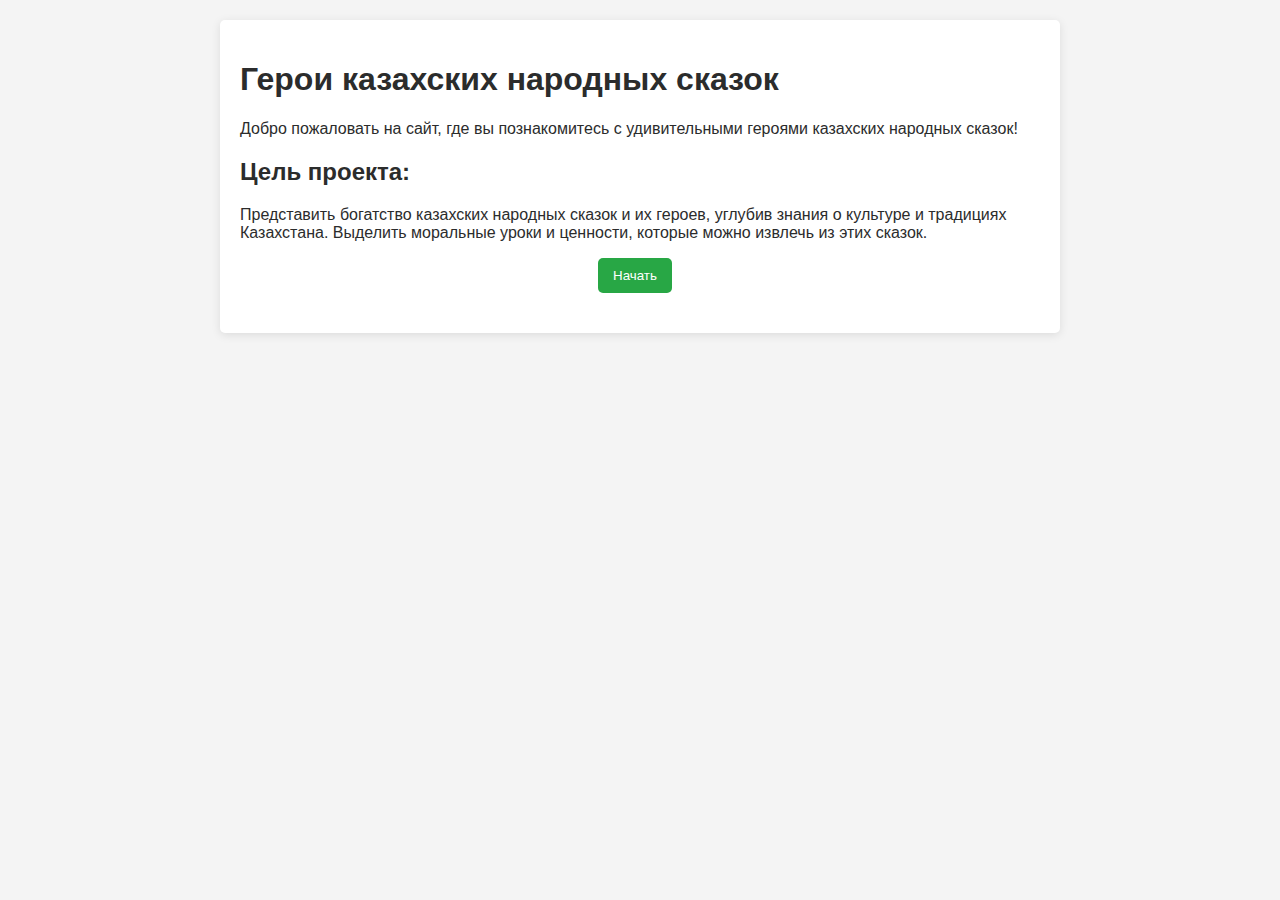
==== index.html @ 47aa4ff7 "Add files via upload" ====
<!DOCTYPE html>
<html lang="ru">
<head>
    <meta charset="UTF-8">
    <meta name="viewport" content="width=device-width, initial-scale=1.0">
    <link rel="stylesheet" href="style.css">
    <title>Волшебный мир казахских сказок</title>
</head>
<body>
    <div class="container">
        <h1>Герои казахских народных сказок</h1>
        <p>Добро пожаловать на сайт, где вы познакомитесь с удивительными героями казахских народных сказок!</p>
        <h2>Цель проекта:</h2>
        <p>Представить богатство казахских народных сказок и их героев, углубив знания о культуре и традициях Казахстана. Выделить моральные уроки и ценности, которые можно извлечь из этих сказок.</p>
        <div class="but">
            <button id="startBtn">Начать</button>
        </div>
    </div>

    <script src="/script.js"></script>
</body>
</html>
---- style.css ----
body {
    font-family: Arial, sans-serif;
    color: rgb(43, 44, 44);
    background-color: #f4f4f4;
    margin: 0;
    padding: 20px;
}

.but {
    display: flex;           
    justify-content: center; 
    margin-bottom: 20px;
}

.container {
    max-width: 800px;
    margin: 0 auto;
    padding: 20px;
    background: #fff;
    border-radius: 5px;
    box-shadow: 0 2px 10px rgba(0, 0, 0, 0.1);
}

.cards {
    display: grid;
    grid-template-columns: repeat(3, 1fr);
    gap: 20px;
    margin-bottom: 20px;
}

.card {
    border: 1px solid #ddd;
    border-radius: 5px;
    padding: 10px;
    text-align: center;
}

h2 {
    margin-top: 20px;
}

#gameArea {
    margin-top: 20px;
    padding: 20px;
    border: 1px solid #ddd;
    border-radius: 5px;
    background-color: #fafafa;
}

#questionContainer {
    margin-bottom: 20px;
}

button {
    margin-right: 10px;
    padding: 10px 15px;
    background-color: #28a745;
    color: white;
    border: none;
    border-radius: 5px;
    cursor: pointer;
}

button:hover {
    background-color: #218838;
}

label {
    display: block;
    margin: 5px 0;
}
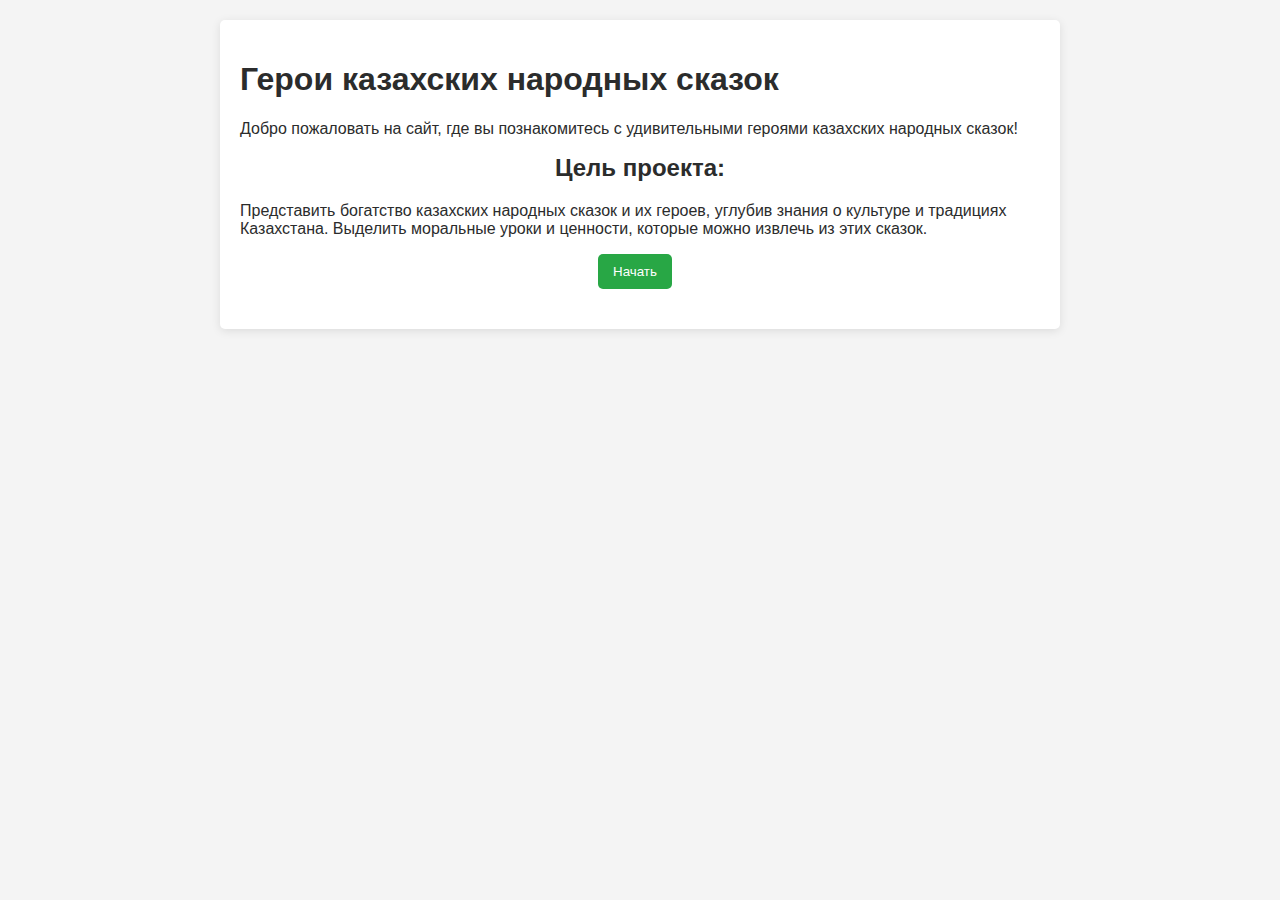
==== commit 8db7ab9d: "Add files via upload" ====
--- a/index.html
+++ b/index.html
@@ -12,11 +12,11 @@
         <p>Добро пожаловать на сайт, где вы познакомитесь с удивительными героями казахских народных сказок!</p>
         <h2>Цель проекта:</h2>
         <p>Представить богатство казахских народных сказок и их героев, углубив знания о культуре и традициях Казахстана. Выделить моральные уроки и ценности, которые можно извлечь из этих сказок.</p>
-        <div class="but">
+        <a href="heroes.html" class="but">
             <button id="startBtn">Начать</button>
-        </div>
+        </a>
     </div>
 
-    <script src="/script.js"></script>
+    <script src="script.js"></script>
 </body>
 </html>
--- a/style.css
+++ b/style.css
@@ -14,6 +14,7 @@
 
 .container {
     max-width: 800px;
+    min-width: 670px;
     margin: 0 auto;
     padding: 20px;
     background: #fff;
@@ -51,6 +52,10 @@
     margin-bottom: 20px;
 }
 
+a {
+    text-decoration: none;
+}
+
 button {
     margin-right: 10px;
     padding: 10px 15px;
@@ -69,3 +74,121 @@
     display: block;
     margin: 5px 0;
 }
+
+.puzzle-container {
+    display: grid;
+    grid-template-columns: repeat(3, 1fr);
+    gap: 2px;
+    margin: 20px 0;
+}
+
+#puzzleContainer {
+    display: grid;
+    grid-template-columns: repeat(3, 200px); /* 3 колонки, 200px ширина каждой */
+    gap: 0; /* убираем расстояние между ячейками */
+}
+
+.puzzle-piece {
+    border: 1px solid #ccc; /* Добавляем границу для подсветки */
+    box-sizing: border-box; /* Учитываем границы в размеры элемента */
+    background-size: 600px 600px; /* Устанавливаем размер фонового изображения */
+}
+
+.puzzle-piece:hover {
+    transform: scale(1.05);
+}
+
+#message {
+    margin-top: 15px;
+    font-weight: bold;
+}
+
+
+.container {
+    max-width: 800px;
+    margin: 0 auto;
+    padding: 20px;
+    background: #fff;
+    border-radius: 5px;
+    box-shadow: 0 2px 10px rgba(0, 0, 0, 0.1);
+}
+
+.cards {
+    display: grid;
+    grid-template-columns: repeat(3, 1fr);
+    gap: 10px;
+    margin-bottom: 20px;
+}
+
+.card {
+    border: 1px solid #ddd;
+    border-radius: 5px;
+    overflow: hidden;
+    position: relative; /* Для позиционирования изображения */
+}
+
+.card img {
+    width: 100%; /* Занимает всю ширину карточки */
+    height: auto; /* Высота подстраивается пропорционально */
+}
+
+h2 {
+    margin-top: 10px;
+    text-align: center; /* Центрируем заголовки в карточках */
+}
+
+#gameArea {
+    margin-top: 20px;
+    padding: 20px;
+    border: 1px solid #ddd;
+    border-radius: 5px;
+    background-color: #fafafa;
+}
+
+#questionContainer {
+    margin-bottom: 20px;
+}
+
+button {
+    margin-right: 10px;
+    padding: 10px 15px;
+    background-color: #28a745;
+    color: white;
+    border: none;
+    border-radius: 5px;
+    cursor: pointer;
+}
+
+button:hover {
+    background-color: #218838;
+}
+
+label {
+    display: block;
+    margin: 5px 0;
+}
+
+
+.book-catalog {
+    margin-top: 20px;
+    display: grid;
+    grid-template-columns: repeat(3, 1fr); /* 3 колонки для книг */
+    gap: 15px;
+}
+
+.book {
+    border: 1px solid #ddd;
+    border-radius: 5px;
+    padding: 10px;
+    background-color: #fff;
+    box-shadow: 0 2px 5px rgba(0, 0, 0, 0.1);
+}
+
+.book h3 {
+    margin: 0 0 10px;
+    text-align: center; /* Центрируем заголовок книги */
+}
+
+.book p {
+    margin: 0;
+}
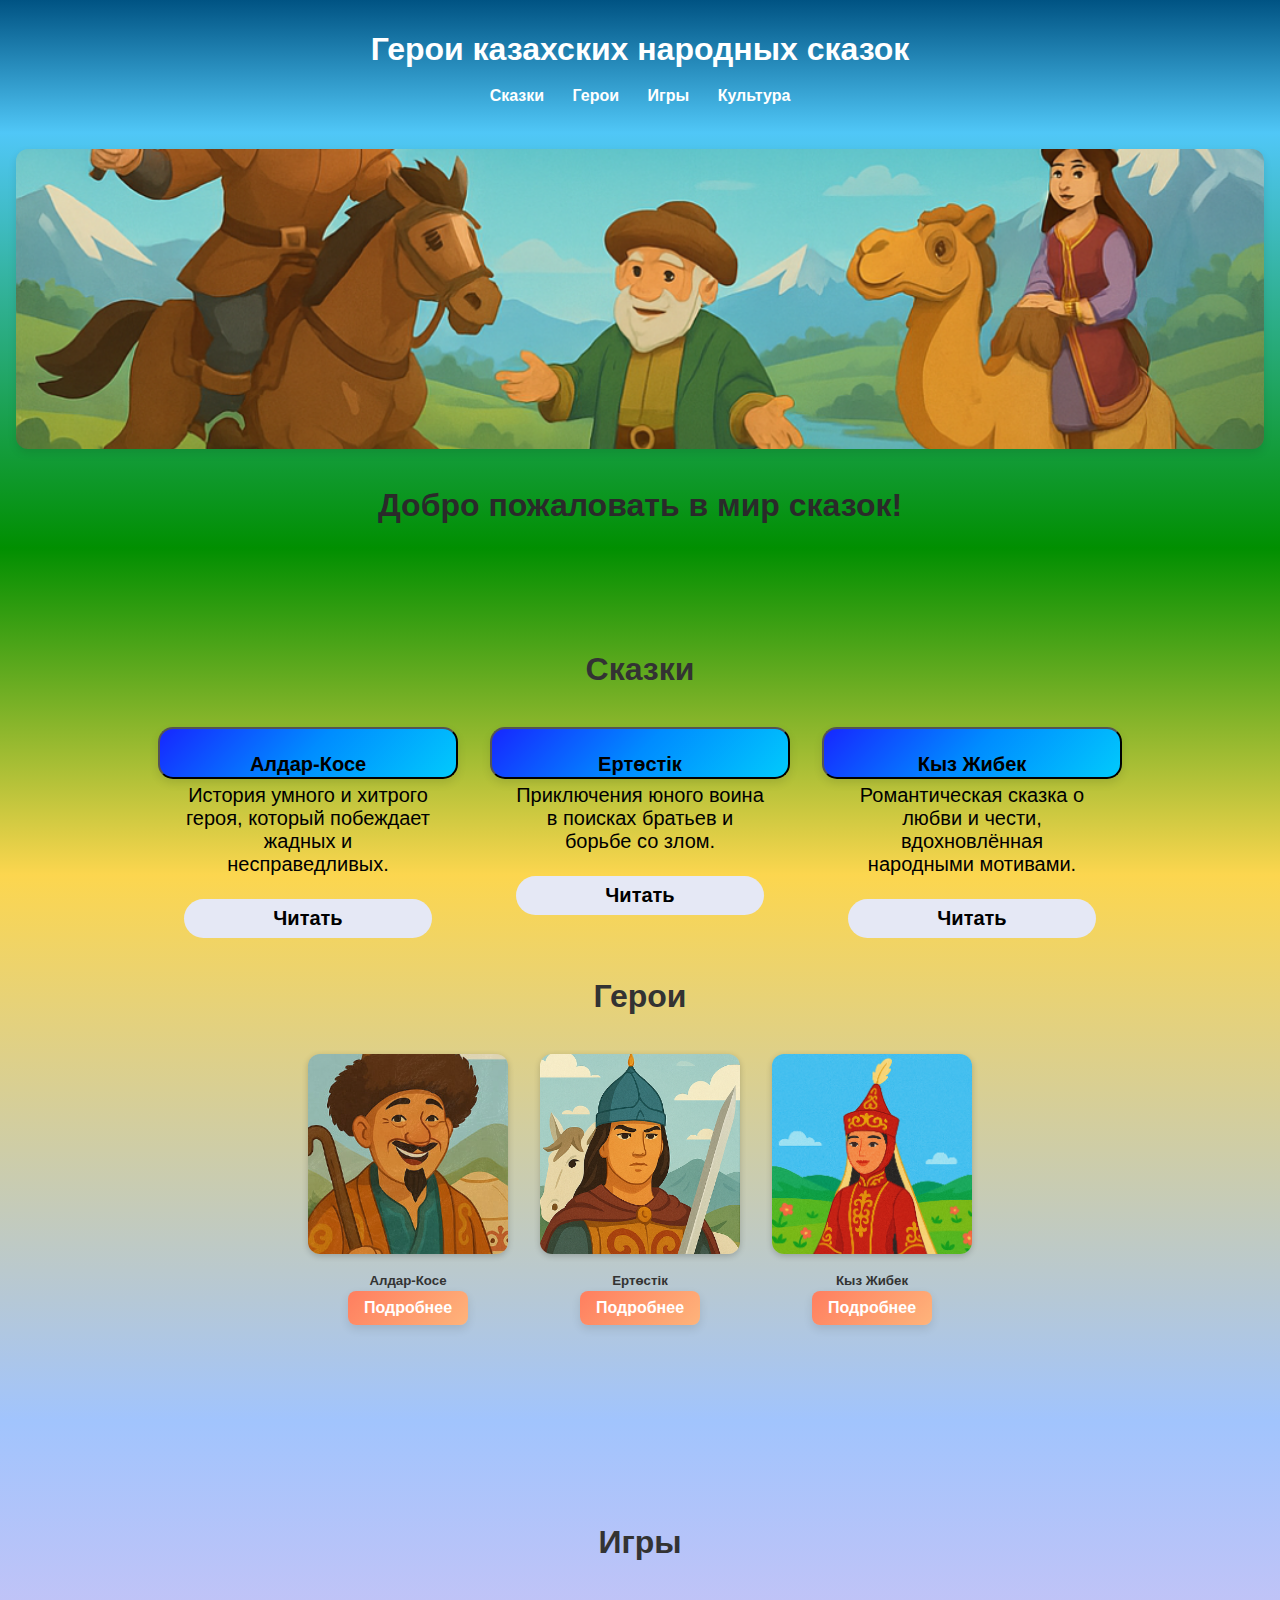
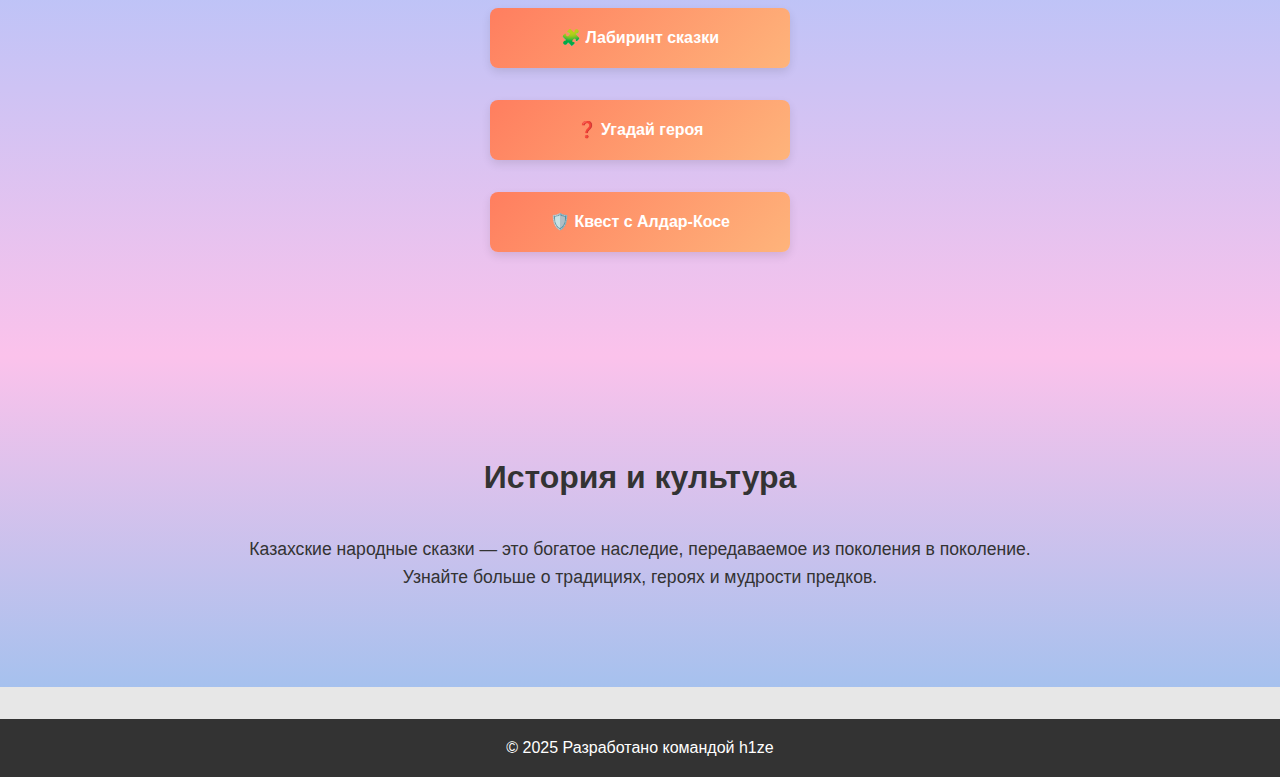
==== commit b8dbf01b: "Add files via upload" ====
--- a/index.html
+++ b/index.html
@@ -1,22 +1,372 @@
 <!DOCTYPE html>
 <html lang="ru">
+
 <head>
-    <meta charset="UTF-8">
-    <meta name="viewport" content="width=device-width, initial-scale=1.0">
-    <link rel="stylesheet" href="style.css">
-    <title>Волшебный мир казахских сказок</title>
+    <meta charset="UTF-8" />
+    <meta name="viewport" content="width=device-width, initial-scale=1.0" />
+    <title>Черновик</title>
+    <link href="style.css" rel="stylesheet" />
 </head>
+
 <body>
-    <div class="container">
+    <!-- Header -->
+    <header class="header">
         <h1>Герои казахских народных сказок</h1>
-        <p>Добро пожаловать на сайт, где вы познакомитесь с удивительными героями казахских народных сказок!</p>
-        <h2>Цель проекта:</h2>
-        <p>Представить богатство казахских народных сказок и их героев, углубив знания о культуре и традициях Казахстана. Выделить моральные уроки и ценности, которые можно извлечь из этих сказок.</p>
-        <a href="heroes.html" class="but">
-            <button id="startBtn">Начать</button>
-        </a>
-    </div>
+        <nav>
+            <a href="#tales">Сказки</a>
+            <a href="#heroes">Герои</a>
+            <a href="#games">Игры</a>
+            <a href="#culture">Культура</a>
+        </nav>
+    </header>
+
+    <!-- Hero Section -->
+    <section class="hero">
+        <img class="header-bg" src="/img/header.png" alt="">
+        <h2>Добро пожаловать в мир сказок!</h2>
+    </section>
+
+    <!-- Tales Section -->
+    <div id="tales-section">
+        <section id="tales" class="section">
+            <h3>Сказки</h3>
+            <div class="cards">
+                <button class="card">
+                    <h4>Алдар-Косе</h4>
+                    <p>
+                        История умного и хитрого героя, который побеждает жадных и
+                        несправедливых.
+                    </p>
+                    <br>
+                    <h4 class="chitat">Читать</h4>
+                </button>
+                <div class="modal">
+                    <div class="modal__window">
+                        <button class="modal__close-btn">X</button>
+                        <h4>Алдар-Косе</h4>
+                        <p>
+                            Жил в одном ауле безбородый хитрец Алдар-Косе. Глаза у него были острые, ноги быстрые, руки
+                            проворные, а ум ещё проворнее. Любил Алдар-Косе пошутить и посмеяться, особенно над глупцами и
+                            скрягами. Богатства у него не было, но хитростью он не раз добывал себе на обед жирного барана.
+
+                            Жатыр-бай был человеком жадным и глупым. Стада у него были большие: начнёт считать на рассвете,
+                            а закончит на закате. Пришёл к нему как-то Алдар-Косе и говорит:
+
+                            — Почтенный бай, есть у меня два рубля, а кошелька нет. Хожу, держу деньги в руке — рука устала.
+                            Хочу я от этих денег избавиться. Не поможешь ли ты мне?
+
+                            — Давай, давай, помогу! — обрадовался бай. — Скажи только, как?
+
+                            — Продай мне за два рубля какого-нибудь плохонького козлёнка, — говорит Алдар-Косе.
+
+                            Подумал, подумал бай: «Ну что ж, можно продать». Поймал в стаде хроменького козлёнка, тощего,
+                            чуть живого, которому всего-то два дня до смерти осталось, и подаёт Алдару Косе:
+
+                            — Вот бери, хоть и жалко дёшево отдавать. Хороший козлёнок. Давай два рубля!
+
+                            Алдар-Косе взял козлёнка, а деньги в кулаке держит:
+
+                            — Знаешь что, почтенный бай. Я передумал. Бери два рубля и козлёнка в придачу, а мне дай
+                            ягнёнка.
+
+                            «Что ж, не плохая мена, — подумал бай: — два рубля да ещё козлёнок в придачу!» — и пошёл ловить
+                            ягнёнка. Поймал самого маленького и подаёт Алдару-Косе:
+
+                            — Вот, бери. Хороший ягнёнок. Давай два рубля и козлёнка.
+
+                            Алдар-Косе взял ягнёнка, а деньги в кулаке держит и козлёнка из рук не выпускает:
+
+                            — Знаешь что, почтенный бай. Я передумал. Бери два рубля, козлёнка и ягнёнка в придачу, а мне
+                            дай козу.
+
+                            «Неплохая мена, — подумал бай: — два рубля да козлёнок, да ещё ягнёнок в придачу». И пошёл
+                            ловить козу. Поймал самую тощую и подаёт Алдару-Косе:
+
+                            — Вот, бери, хорошая коза. Давай два рубля, козлёнка и ягнёнка.
+
+                            — Постой, постой, почтенный бай! — говорит Алдар-Косе: — Я передумал. Бери два рубля, козлёнка,
+                            ягнёнка и козу в придачу, а мне дай только одного барана, но позволь мне самому его выбрать.
+
+                            «Вот эта мена выгодней всех других! — подумал обрадованный бай: — Два рубля, козлёнок, ягнёнок
+                            да ещё коза в придачу — и всё это за одного барана!» И говорит Алдару-Косе:
+
+                            — Что ж, выбирай!
+
+                            Выбрал Алдар-Косе себе самого большого, жирного барана, отдал баю два рубля, козлёнка, ягнёнка и
+                            козу в придачу, взвалил барана на плечи и пошёл, а бай Жатыр-бай посмеивался, потирая руки:
+
+                            — Ну и глупец же Алдар-Косе! Столько добра отдал за одного только барана!
+
+                            Так и не понял бай, кто из них в дураках остался.
+                    </div>
+                </div>
+                <button class="card" class="card2">
+                    <h4>Ертөстік</h4>
+                    <p>Приключения юного воина в поисках братьев и борьбе со злом.</p>
+                    <br>
+                    <h4 class="chitat">Читать</h4>
+                </button>
+                <div class="modal">
+                    <div class="modal__window">
+                        <button class="modal__close-btn">X</button>
+                        <h4>Ертөстік</h4>
+                        <p>
+                            Ер-Тостик, необычайно быстро росший мальчик, жил с родителями, Булатбаем и его женой, которые
+                            из-за нашествия девяти тысяч человекопоедающих лошадей и исчезновения девяти сыновей вели
+                            уединенный образ жизни, промышляя охотой. Однажды Ер-Тостик ослушался запрета родителей и
+                            отправился на той, где случайно услышал намек на своих братьев и табун.
+
+                            Вернувшись, он настоял на правде, и родители рассказали о прошлом: девяти сыновьях и ужасном
+                            табуне, из-за которого они бежали. Братья остались, и их судьба была неизвестна. Несмотря на
+                            запрет отца, Ер-Тостик собрал припасы и отправился на поиски.
+
+                            Встретив пастухов, он узнал о пире, где ожидали его братьев. Прибыв туда, Ер-Тостик увидел
+                            девять связанных лошадей и девять шуб. В юрте он нашел своих братьев, которые сначала отнеслись
+                            к нему с недоверием, кроме младшего. Чтобы испытать его, братья велели поймать строптивую
+                            кобылу. Ер-Тостик проявил мастерство, случайно обезглавив животное.
+
+                            За ужином он рассказал свою историю, назвавшись сыном Булатбая, некогда владевшего девятью
+                            тысячами лошадей и девятью сыновьями, но разорившегося и потерявшего связь с оставшимися детьми.
+                            Братья признали его, и Ер-Тостик предложил отправиться к родителям.
+
+                            Он поехал вперед на восьминогом рыжем жеребце, играя на сыбызгы, а братья погнали скот. Прибыв
+                            на неделю раньше, Ер-Тостик помог родителям восстановить хозяйство. Вскоре у Булатбая родилась
+                            еще одна дочь, и десять сыновей захотели жениться.
+
+                            Отправившись на поиски десяти сестер-невест, Булатбай потерпел неудачу. Во второй поездке он
+                            встретил старуху, которая, напоив его, временно умертвила, а затем оживила и рассказала о хане с
+                            десятью дочерьми. Булатбай посватался, взяв с собой девять сыновей, оставив Ер-Тостика дома.
+
+                            Невесты взяли с собой ценные дары. По пути старуха предостерегла младшую невесту, Кенжекей, от
+                            остановки у дерева Байтерек. Булатбай ослушался, и из увиденного им легкого появилась
+                            старуха-ведьма, схватившая его. В обмен на жизнь она потребовала Ер-Тостика и забрала его
+                            кольцо-амулет.
+
+                            Кенжекей, заметив отсутствие амулета, догадалась об обмане и отправила Ер-Тостика на Шал-гуйруке
+                            в белой кольчуге, предупредив о дереве и старухе. В пути конь рассказал о ведьме и амулете.
+                            Ер-Тостик хитростью забрал амулет, но старуха ранила коня.
+
+                            Шал-гуйрук упал под землю, где Ер-Тостика встретили восемьдесят старух. Он не испугался их змей,
+                            поразив старух смелостью. Они рассказали о хане с золотой косой, которую нужно было добыть для
+                            возвращения на землю.
+
+                            В пути Ер-Тостик встретил трех богатырей: поднимавшего горы, выпивавшего озеро и
+                            предсказывавшего судьбу. Вместе они прибыли к хану и потребовали его дочь. Хан заточил их в
+                            железный дом и поджег, но богатырь с водой потушил огонь. В другом испытании силач удержал
+                            обрушившуюся гору. Затем они достали со дна колодца котел.
+
+                            В конце концов, хан согласился отдать дочь и проводил их. На прощание Ер-Тостик обезглавил хана,
+                            отдал его дочь товарищам, а голову повез старухам, которые направили его к Каабе.
+                        </p>
+                    </div>
+                </div>
+                <button class="card" class="card3">
+                    <h4>Кыз Жибек</h4>
+                    <p>
+                        Романтическая сказка о любви и чести, вдохновлённая народными
+                        мотивами.
+                    </p>
+                    <br>
+                    <h4 class="chitat">Читать</h4>
+                </button>
+                <div class="modal">
+                    <div class="modal__window">
+                        <button class="modal__close-btn">X</button>
+                        <h4>Кыз Жибек</h4>
+                        <p>
+                            У богатого бая Базарбая умерли девять сыновей от холеры. В старости младшая жена родила ему
+                            Тулегена, а спустя девять лет – Сансызбая. Базарбай не спешил женить сыновей, считая, что они
+                            сами найдут себе невест.
+
+                            В шестнадцать лет Тулеген услышал от купца о шести родах шекты у реки Ак-Жайык, где можно найти
+                            прекрасную невесту. Долгая дорога в сто дней с сорокадневной безводной пустыней запала ему в
+                            душу. Четыре года спустя Тулеген собрался в путь. Он выбрал серого иноходца, заказал роскошное
+                            седло и сбрую, собрал дружину из восьмидесяти человек, пятнадцать проводников и навьючил сорок
+                            верблюдов припасами и золотом.
+
+                            Мать умоляла его вернуться, опасаясь за старика-отца и младшего брата, но Тулеген был
+                            непреклонен, ссылаясь на то, что родители не искали ему невесту. Мать благословила его в дорогу,
+                            поручив богам и мифическим покровителям. Тулеген, несмотря на разрешение взять сорок коней,
+                            выбрал двести пятьдесят иноходцев, желая показать свое богатство.
+
+                            Он отправил гонцов к шектинцам с предложением дарить коня за каждую показанную красивую девушку.
+                            Увидев двести десять девушек и раздав коней, его дружинники забеспокоились и решили сами найти
+                            ему достойную невесту.
+
+                            Шектами правил хан Сарлыбай, у которого было шесть сыновей и младшая дочь, красавица Жибек.
+                            Визирь хана, мудрый акын Каршыга, прослышав о Тулегене, поехал встретиться с ним, надеясь, что
+                            тот понравится Жибек. Каршыга представился и предложил Тулегену поехать с ним, обещая найти ему
+                            прекрасную невесту – дочь хана Жибек.
+
+                            Соблазненный предложением, Тулеген оставил большую часть своей дружины и с пятью спутниками
+                            отправился с Каршыгой на Ак-Жайык. После восьми дней пути они достигли реки. Каршыга сказал, что
+                            шектинцы кочуют на летовки и он покажет Жибек в пути. Оставив спутников, они поехали вперед и
+                            встретили кочевье, во главе которого ехала девушка необычайной красоты в золотом платье. Тулеген
+                            подумал, что это Жибек, но Каршыга его поправил. Встретив еще одно кочевье, Тулеген увидел
+                            девушку, сияющую как звезда.
+                        </p>
+                    </div>
+                </div>
+            </div>
+        </section>
+    </div>
+
+    <!-- Heroes Section -->
+    <div id="heroes-section">
+        <section id="heroes" class="section">
+            <h3>Герои</h3>
+            <div class="hero-gallery">
+                <div class="hero-card">
+                    <img src="/img/aldar.png" alt="Алдар-Косе" />
+                    <h5>Алдар-Косе</h5>
+                    <button class="hero-details-btn">Подробнее</button>
+                    <div class="modal">
+                        <div class="modal__window">
+                            <button class="modal__close-btn">X</button>
+                            <img src="/img/aldar.png" alt="Алдар-Косе" />
+                            <h4>Алдар-Косе</h4>
+                            <p>
+                                Алдар-Косе — хитрый и находчивый герой, который всегда побеждает несправедливость и жадность.
+                            </p>
+                        </div>
+                    </div>
+                </div>
+                <div class="hero-card">
+                    <img src="/img/yertostik.png" alt="Ертөстік" />
+                    <h5>Ертөстік</h5>
+                    <button class="hero-details-btn">Подробнее</button>
+                    <div class="modal">
+                        <div class="modal__window">
+                            <button class="modal__close-btn">X</button>
+                            <img src="/img/yertostik.png" alt="Ертөстік" />
+                            <h4>Ертөстік</h4>
+                            <p>
+                                Ертөстік — юный воин, отправившийся в опасное путешествие, чтобы найти своих братьев и победить зло.
+                            </p>
+                        </div>
+                    </div>
+                </div>
+                <div class="hero-card">
+                    <img src="/img/kiz.png" alt="Кыз Жибек" />
+                    <h5>Кыз Жибек</h5>
+                    <button class="hero-details-btn">Подробнее</button>
+                    <div class="modal">
+                        <div class="modal__window">
+                            <button class="modal__close-btn">X</button>
+                            <img src="/img/kiz.png" alt="Кыз Жибек" />
+                            <h4>Кыз Жибек</h4>
+                            <p>
+                                Кыз Жибек — символ красоты и чести, героиня романтической истории о любви и преданности.
+                            </p>
+                        </div>
+                    </div>
+                </div>
+            </div>
+        </section>
+    </div>
+
+    <!-- Games Section -->
+    <div id="games-section">
+        <section id="games" class="section">
+            <h3>Игры</h3>
+            <div class="game-buttons">
+                <button class="game-btn" id="maze-game-btn">🧩 Лабиринт сказки</button>
+                <button class="game-btn" id="guess-game-btn">❓ Угадай героя</button>
+                <button class="game-btn" id="quest-game-btn">🛡️ Квест с Алдар-Косе</button>
+            </div>
+        </section>
+    </div>
+
+    <div class="modal" id="maze-game-modal">
+        <div class="modal__window">
+            <button class="modal__close-btn">X</button>
+            <h4>Помоги Ертостыку добраться до цели</h4>
+            <div id="maze-container">
+                <canvas id="mazeCanvas" width="600" height="600"></canvas> <!-- Увеличен размер холста -->
+                <div class="controls">
+                    <button id="up-btn">Вверх</button>
+                    <button id="left-btn">Влево</button>
+                    <button id="down-btn">Вниз</button>
+                    <button id="right-btn">Вправо</button>
+                </div>
+                <p id="maze-message"></p>
+            </div>
+        </div>
+    </div>
+
+    <div class="modal" id="guess-game-modal">
+        <div class="modal__window">
+            <button class="modal__close-btn">X</button>
+            <h4>Угадай героя</h4>
+            <div id="guess-container">
+                <form id="guess-form">
+                    <div class="question">
+                        <p>1️⃣ Кто из героев известен своей хитростью? 🧠</p>
+                        <label><input type="radio" name="q1" value="Алдар-Косе"> Алдар-Косе</label><br>
+                        <label><input type="radio" name="q1" value="Ертөстік"> Ертөстік</label><br>
+                        <label><input type="radio" name="q1" value="Кыз Жибек"> Кыз Жибек</label>
+                    </div>
+                    <div class="question">
+                        <p>2️⃣ Кто отправился в опасное путешествие? 🗺️</p>
+                        <label><input type="radio" name="q2" value="Алдар-Косе"> Алдар-Косе</label><br>
+                        <label><input type="radio" name="q2" value="Ертөстік"> Ертөстік</label><br>
+                        <label><input type="radio" name="q2" value="Кыз Жибек"> Кыз Жибек</label>
+                    </div>
+                    <div class="question">
+                        <p>3️⃣ Кто является символом красоты и чести? 💎</p>
+                        <label><input type="radio" name="q3" value="Алдар-Косе"> Алдар-Косе</label><br>
+                        <label><input type="radio" name="q3" value="Ертөстік"> Ертөстік</label><br>
+                        <label><input type="radio" name="q3" value="Кыз Жибек"> Кыз Жибек</label>
+                    </div>
+                    <div class="question">
+                        <p>4️⃣ Кто побеждает несправедливость и жадность? ⚖️</p>
+                        <label><input type="radio" name="q4" value="Алдар-Косе"> Алдар-Косе</label><br>
+                        <label><input type="radio" name="q4" value="Ертөстік"> Ертөстік</label><br>
+                        <label><input type="radio" name="q4" value="Кыз Жибек"> Кыз Жибек</label>
+                    </div>
+                    <div class="question">
+                        <p>5️⃣ Кто отправился на поиски братьев? 🤝</p>
+                        <label><input type="radio" name="q5" value="Алдар-Косе"> Алдар-Косе</label><br>
+                        <label><input type="radio" name="q5" value="Ертөстік"> Ертөстік</label><br>
+                        <label><input type="radio" name="q5" value="Кыз Жибек"> Кыз Жибек</label>
+                    </div>
+                    <button type="button" id="check-answers-btn">Проверить ответы</button>
+                </form>
+                <p id="guess-result"></p>
+            </div>
+        </div>
+    </div>
+
+    <div class="modal" id="quest-game-modal">
+        <div class="modal__window">
+            <button class="modal__close-btn">X</button>
+            <h4>Квест с Алдар-Косе</h4>
+            <div id="quest-container">
+                <div id="quest-scene">
+                    <!-- Сцены будут динамически обновляться -->
+                </div>
+                <p id="quest-message"></p>
+            </div>
+        </div>
+    </div>
+
+    <!-- Culture Section -->
+    <div id="culture-section">
+        <section id="culture" class="section">
+            <h3>История и культура</h3>
+            <p>
+                Казахские народные сказки — это богатое наследие, передаваемое из
+                поколения в поколение. Узнайте больше о традициях, героях и мудрости
+                предков.
+            </p>
+        </section>
+    </div>
+
+    <footer class="footer">
+        <p>&copy; 2025 Разработано командой h1ze</p>
+    </footer>
 
     <script src="script.js"></script>
 </body>
-</html>
+
+</html>--- a/style.css
+++ b/style.css
@@ -1,194 +1,540 @@
+/* === Общие стили === */
+* {
+    margin: 0;
+    padding: 0;
+    box-sizing: border-box;
+}
+
 body {
-    font-family: Arial, sans-serif;
-    color: rgb(43, 44, 44);
-    background-color: #f4f4f4;
-    margin: 0;
-    padding: 20px;
-}
-
-.but {
-    display: flex;           
-    justify-content: center; 
-    margin-bottom: 20px;
-}
-
-.container {
-    max-width: 800px;
-    min-width: 670px;
+    font-family: 'Segoe UI', Tahoma, Geneva, Verdana, sans-serif;
+    background-color: #e7e7e7;
+    color: #333;
+    line-height: 1.6;
+}
+
+/* === Шапка сайта === */
+.header {
+    background: linear-gradient(to bottom, #005383, #50c7f7);
+    color: #fff;
+    padding: 1.5rem 1rem;
+    text-align: center;
+    box-shadow: 0 4px 10px rgba(0, 0, 0, 0.15);
+}
+
+.header h1 {
+    font-size: 2rem;
+    margin-bottom: 0.5rem;
+}
+
+.header nav a {
+    color: #fff;
+    text-decoration: none;
+    margin: 0 0.75rem;
+    font-weight: bold;
+    transition: color 0.3s;
+}
+
+.header nav a:hover {
+    color: #1b1b1b;
+}
+
+/* === Hero-секция === */
+.hero {
+    position: relative;
+    text-align: center;
+    padding: 1rem 1rem;
+    background: linear-gradient(to bottom, #50c7f7, #018f01); /* Голубой к зеленому */
+}
+
+.hero img.header-bg {
+    width: 100%;
+    height: auto;
+    max-height: 300px;
+    object-fit: cover;
+    border-radius: 12px;
+    box-shadow: 0 4px 8px rgba(0, 0, 0, 0.1);
+}
+
+.hero h2 {
+    margin-top: 1.5rem;
+    font-size: 2rem;
+    color: #2a2a2a;
+}
+
+/* === Общие секции === */
+.section {
+    padding: 3rem 1rem;
+    max-width: 1200px;
     margin: 0 auto;
-    padding: 20px;
-    background: #fff;
-    border-radius: 5px;
-    box-shadow: 0 2px 10px rgba(0, 0, 0, 0.1);
-}
-
+}
+
+.section h3 {
+    text-align: center;
+    font-size: 2rem;
+    margin-bottom: 2rem;
+    color: #333;
+}
+
+/* === Карточки сказок === */
 .cards {
+    display: flex;
+    flex-wrap: wrap;
+    gap: 2rem;
+    justify-content: center;
+}
+
+.card {
+    background: linear-gradient(135deg, #1727ff, #008cff, #01cafc); /* Градиент из трёх цветов */
+    border-radius: 15px;
+    box-shadow: 0 4px 10px rgba(0, 0, 0, 0.1);
+    padding: 1.5rem;
+    max-width: 300px;
+    flex: 1 1 250px;
+    transition: transform 0.3s;
+}
+
+.card:hover {
+    transform: translateY(-5px);
+}
+
+.card h4 {
+    margin-bottom: 0.5rem;
+    color: #000000;
+}
+
+.chitat {
+    background-color: #e5e8f5;
+    color: #fff;
+    padding: 0.5rem 1rem;
+    border-radius: 50px;
+    text-decoration: none;
+    font-weight: bold;
+    transition: background-color 0.3s;
+}
+
+/* === Галерея героев === */
+.hero-gallery {
+    display: flex;
+    flex-wrap: wrap;
+    gap: 2rem;
+    justify-content: center;
+}
+
+.hero-card {
+    text-align: center;
+    max-width: 200px;
+    flex: 1 1 150px;
+}
+
+.hero-card img {
+    width: 100%;
+    height: 200px;
+    object-fit: cover;
+    border-radius: 12px;
+    margin-bottom: 0.5rem;
+    box-shadow: 0 2px 6px rgba(0, 0, 0, 0.2);
+}
+
+/* === Игры === */
+.game-list {
+    list-style: none;
+    padding-left: 0;
+    text-align: center;
     display: grid;
-    grid-template-columns: repeat(3, 1fr);
-    gap: 20px;
-    margin-bottom: 20px;
-}
-
-.card {
-    border: 1px solid #ddd;
-    border-radius: 5px;
-    padding: 10px;
-    text-align: center;
-}
-
-h2 {
-    margin-top: 20px;
-}
-
-#gameArea {
-    margin-top: 20px;
-    padding: 20px;
-    border: 1px solid #ddd;
-    border-radius: 5px;
-    background-color: #fafafa;
-}
-
-#questionContainer {
-    margin-bottom: 20px;
-}
-
-a {
-    text-decoration: none;
-}
-
-button {
-    margin-right: 10px;
-    padding: 10px 15px;
-    background-color: #28a745;
-    color: white;
-    border: none;
-    border-radius: 5px;
-    cursor: pointer;
-}
-
-button:hover {
-    background-color: #218838;
-}
-
-label {
-    display: block;
-    margin: 5px 0;
-}
-
-.puzzle-container {
-    display: grid;
-    grid-template-columns: repeat(3, 1fr);
-    gap: 2px;
-    margin: 20px 0;
-}
-
-#puzzleContainer {
-    display: grid;
-    grid-template-columns: repeat(3, 200px); /* 3 колонки, 200px ширина каждой */
-    gap: 0; /* убираем расстояние между ячейками */
-}
-
-.puzzle-piece {
-    border: 1px solid #ccc; /* Добавляем границу для подсветки */
-    box-sizing: border-box; /* Учитываем границы в размеры элемента */
-    background-size: 600px 600px; /* Устанавливаем размер фонового изображения */
-}
-
-.puzzle-piece:hover {
-    transform: scale(1.05);
-}
-
-#message {
-    margin-top: 15px;
-    font-weight: bold;
-}
-
-
-.container {
+    grid-template-columns: repeat(auto-fit, minmax(180px, 1fr));
+    gap: 1rem;
+}
+
+.game-list li {
+    background-color: #f4a261;
+    color: #fff;
+    padding: 1rem;
+    border-radius: 8px;
+    font-weight: bold;
+    transition: background-color 0.3s;
+}
+
+.game-list li:hover {
+    background-color: #e76f51;
+}
+
+/* === Культура === */
+#culture p {
     max-width: 800px;
     margin: 0 auto;
-    padding: 20px;
-    background: #fff;
-    border-radius: 5px;
-    box-shadow: 0 2px 10px rgba(0, 0, 0, 0.1);
-}
-
-.cards {
-    display: grid;
-    grid-template-columns: repeat(3, 1fr);
-    gap: 10px;
-    margin-bottom: 20px;
-}
+    text-align: center;
+    font-size: 1.1rem;
+}
+
+/* === Контактная форма === */
+.contact-form {
+    display: flex;
+    flex-direction: column;
+    max-width: 500px;
+    margin: 0 auto;
+    gap: 1rem;
+}
+
+.contact-form input,
+.contact-form textarea {
+    padding: 0.75rem;
+    border-radius: 8px;
+    border: 1px solid #ccc;
+    font-size: 1rem;
+    width: 100%;
+}
+
+.contact-form button {
+    background-color: #2a9d8f;
+    color: #fff;
+    padding: 0.75rem;
+    border: none;
+    border-radius: 8px;
+    font-size: 1rem;
+    cursor: pointer;
+    transition: background-color 0.3s;
+}
+
+.contact-form button:hover {
+    background-color: #21867a;
+}
+
+/* === Подвал === */
+.footer {
+    background-color: #333;
+    color: #fff;
+    text-align: center;
+    padding: 1rem;
+    margin-top: 2rem;
+}
+
+/* === Адаптивность === */
+@media (max-width: 768px) {
+    .cards,
+    .hero-gallery {
+        flex-direction: column;
+        align-items: center;
+    }
+
+    .header nav {
+        display: flex;
+        flex-wrap: wrap;
+        justify-content: center;
+    }
+
+    .header nav a {
+        margin: 0.5rem;
+    }
+
+    .hero h2 {
+        font-size: 1.5rem;
+    }
+
+    .section h3 {
+        font-size: 1.6rem;
+    }
+}
+
+/* === модалка === */
 
 .card {
-    border: 1px solid #ddd;
-    border-radius: 5px;
+    width: 300px;
+    height: 50px;
+    font-size: 20px;
+    cursor: pointer;
+}
+
+.modal {
+    position: fixed;
+    inset: 0;
+    z-index: 2;
+    display: none;
+    align-items: center;
+    justify-content: center;
+    background-color: #000000c1;
+    opacity: 0;
+    transition: all 0.3s;
+    transform: scale(0.8);
+}
+
+.modal--open {
+    display: flex;
+    opacity: 1;
+    transform: scale(1);
+}
+
+.modal__window {
+    position: relative;
+    width: 90vw; /* Увеличено до 90% ширины экрана */
+    min-height: 40vh;
+    padding: 50px 20px 20px 20px;
+    background-color: #fff;
+    border-radius: 12px;
+    overflow-y: auto; /* Добавлено для прокрутки */
+    max-height: 90vh; /* Ограничение высоты для прокрутки */
+    background: linear-gradient(to bottom, #a2f9fc, #a3ff7f);
+}
+
+.modal__close-btn {
+    position: absolute;
+    top: 5px;
+    right: 10px;
+    width: 30px;
+    height: 30px;
+    font-size: 20px;
+    font-weight: 700;
+    background: none;
+    border: none;
+    cursor: pointer;
+}
+
+body.modal-open {
     overflow: hidden;
-    position: relative; /* Для позиционирования изображения */
-}
-
-.card img {
-    width: 100%; /* Занимает всю ширину карточки */
-    height: auto; /* Высота подстраивается пропорционально */
-}
-
-h2 {
-    margin-top: 10px;
-    text-align: center; /* Центрируем заголовки в карточках */
-}
-
-#gameArea {
-    margin-top: 20px;
-    padding: 20px;
-    border: 1px solid #ddd;
-    border-radius: 5px;
-    background-color: #fafafa;
-}
-
-#questionContainer {
-    margin-bottom: 20px;
-}
-
-button {
-    margin-right: 10px;
-    padding: 10px 15px;
-    background-color: #28a745;
-    color: white;
-    border: none;
-    border-radius: 5px;
-    cursor: pointer;
-}
-
-button:hover {
-    background-color: #218838;
-}
-
-label {
-    display: block;
-    margin: 5px 0;
-}
-
-
-.book-catalog {
-    margin-top: 20px;
-    display: grid;
-    grid-template-columns: repeat(3, 1fr); /* 3 колонки для книг */
-    gap: 15px;
-}
-
-.book {
-    border: 1px solid #ddd;
-    border-radius: 5px;
-    padding: 10px;
+}
+
+.modal__window--full {
+    width: 100vw; /* Ширина окна равна ширине экрана */
+    height: auto;
+    max-width: none;
+    padding: 2rem;
     background-color: #fff;
-    box-shadow: 0 2px 5px rgba(0, 0, 0, 0.1);
-}
-
-.book h3 {
-    margin: 0 0 10px;
-    text-align: center; /* Центрируем заголовок книги */
-}
-
-.book p {
-    margin: 0;
-}
+    border-radius: 0;
+    display: flex;
+    flex-direction: column;
+    align-items: center;
+    justify-content: center;
+    overflow-x: hidden; /* Убирает горизонтальную прокрутку */
+}
+
+/* === Разделители === */
+.section-divider {
+    height: 2px;
+    background-color: #ccc;
+    margin: 2rem 0;
+    width: 80%;
+    margin-left: auto;
+    margin-right: auto;
+    border-radius: 1px;
+}
+
+/* === Стили для отдельных фонов каждой секции === */
+#tales-section {
+    background: linear-gradient(to bottom, #018f01, #fcd64f);
+    padding: 3rem 1rem;
+}
+
+#heroes-section {
+    background: linear-gradient(to bottom, #fcd64f, #a1c4fd);
+    padding: 3rem 1rem;
+}
+
+#games-section {
+    background: linear-gradient(to bottom, #a1c4fd, #fbc2eb);
+    padding: 3rem 1rem;
+}
+
+#culture-section {
+    background: linear-gradient(to bottom, #fbc2eb, #a6c1ee);
+    padding: 3rem 1rem;
+}
+
+.game-btn {
+    background: linear-gradient(135deg, #ff7e5f, #feb47b); /* Градиент для кнопки */
+    color: #fff;
+    padding: 0.75rem 1.5rem;
+    border: none;
+    border-radius: 8px;
+    font-size: 1rem;
+    font-weight: bold;
+    cursor: pointer;
+    transition: background 0.3s, transform 0.2s;
+    box-shadow: 0 4px 10px rgba(0, 0, 0, 0.1);
+    margin: 0.5rem 0;
+    display: inline-block;
+    text-align: center;
+    width: 300px; /* Увеличенная ширина кнопок */
+}
+
+.game-btn:hover {
+    background: linear-gradient(135deg, #feb47b, #ff7e5f); /* Обратный градиент при наведении */
+    transform: scale(1.05); /* Лёгкое увеличение */
+    box-shadow: 0 6px 15px rgba(0, 0, 0, 0.2);
+}
+
+.hero-details-btn {
+    background: linear-gradient(135deg, #ff7e5f, #feb47b); /* Градиент для кнопки */
+    color: #fff;
+    padding: 0.5rem 1rem;
+    border: none;
+    border-radius: 8px;
+    font-size: 1rem;
+    font-weight: bold;
+    cursor: pointer;
+    transition: background 0.3s, transform 0.2s;
+    box-shadow: 0 4px 10px rgba(0, 0, 0, 0.1);
+}
+
+.hero-details-btn:hover {
+    background: linear-gradient(135deg, #feb47b, #ff7e5f); /* Обратный градиент при наведении */
+    transform: scale(1.05); /* Лёгкое увеличение */
+    box-shadow: 0 6px 15px rgba(0, 0, 0, 0.2);
+}
+
+.modal__window img {
+    width: auto;
+    height: 100%;
+    max-height: 300px; /* Ограничение высоты для изображения */
+    object-fit: cover;
+    border-radius: 8px;
+    margin-bottom: 1rem;
+}
+
+.game-buttons {
+    display: flex;
+    flex-direction: column;
+    gap: 1rem;
+    align-items: center;
+}
+
+.game-btn {
+    background: linear-gradient(135deg, #ff7e5f, #feb47b); /* Градиент для кнопки */
+    color: #fff;
+    padding: 0.75rem 1.5rem;
+    border: none;
+    border-radius: 8px;
+    font-size: 1rem;
+    font-weight: bold;
+    cursor: pointer;
+    transition: background 0.3s, transform 0.2s;
+    box-shadow: 0 4px 10px rgba(0, 0, 0, 0.1);
+    text-align: center;
+    width: 300px; /* Фиксированная ширина кнопок */
+    height: 60px; /* Фиксированная высота кнопок */
+    display: flex;
+    align-items: center;
+    justify-content: center;
+}
+
+.game-btn:hover {
+    background: linear-gradient(135deg, #feb47b, #ff7e5f); /* Обратный градиент при наведении */
+    transform: scale(1.05); /* Лёгкое увеличение */
+    box-shadow: 0 6px 15px rgba(0, 0, 0, 0.2);
+}
+
+#maze-container {
+    display: flex;
+    flex-direction: column;
+    align-items: center;
+    gap: 1rem;
+    max-width: 100%; /* Ограничиваем ширину контейнера */
+    overflow: hidden; /* Скрываем лишнее */
+}
+
+#mazeCanvas {
+    border: 2px solid #ccc;
+    background-color: #f9f9f9;
+    width: 100%; /* Устанавливаем ширину в 100% */
+    max-width: 600px; /* Максимальная ширина */
+    height: auto; /* Автоматическая высота для сохранения пропорций */
+}
+
+#maze-container img {
+    display: none; /* Скрываем изображение, оно будет использоваться в скрипте */
+}
+
+.controls {
+    display: flex;
+    gap: 1rem;
+}
+
+.controls button {
+    padding: 0.5rem 1rem;
+    font-size: 1rem;
+    border: none;
+    border-radius: 8px;
+    background: linear-gradient(135deg, #ff7e5f, #feb47b);
+    color: #fff;
+    cursor: pointer;
+    transition: background 0.3s, transform 0.2s;
+}
+
+.controls button:hover {
+    background: linear-gradient(135deg, #feb47b, #ff7e5f);
+    transform: scale(1.05);
+}
+
+#maze-message {
+    font-size: 1.2rem;
+    font-weight: bold;
+    color: #28a745;
+}
+
+#guess-container {
+    display: flex;
+    flex-direction: column;
+    align-items: center;
+    gap: 1rem;
+}
+
+.question {
+    margin-bottom: 1rem;
+    text-align: left;
+}
+
+#check-answers-btn {
+    padding: 0.5rem 1rem;
+    font-size: 1rem;
+    border: none;
+    border-radius: 8px;
+    background: linear-gradient(135deg, #ff7e5f, #feb47b);
+    color: #fff;
+    cursor: pointer;
+    transition: background 0.3s, transform 0.2s;
+}
+
+#check-answers-btn:hover {
+    background: linear-gradient(135deg, #feb47b, #ff7e5f);
+    transform: scale(1.05);
+}
+
+#guess-result {
+    font-size: 1.2rem;
+    font-weight: bold;
+    color: #28a745;
+    text-align: center;
+}
+
+#quest-container {
+    display: flex;
+    flex-direction: column;
+    align-items: center;
+    gap: 1rem;
+}
+
+#quest-scene {
+    text-align: center;
+}
+
+.quest-option {
+    padding: 0.5rem 1rem;
+    font-size: 1rem;
+    border: none;
+    border-radius: 8px;
+    background: linear-gradient(135deg, #ff7e5f, #feb47b);
+    color: #fff;
+    cursor: pointer;
+    transition: background 0.3s, transform 0.2s;
+    margin: 0.5rem 0;
+}
+
+.quest-option:hover {
+    background: linear-gradient(135deg, #feb47b, #ff7e5f);
+    transform: scale(1.05);
+}
+
+#quest-message {
+    font-size: 1.2rem;
+    font-weight: bold;
+    color: #28a745;
+    text-align: center;
+}